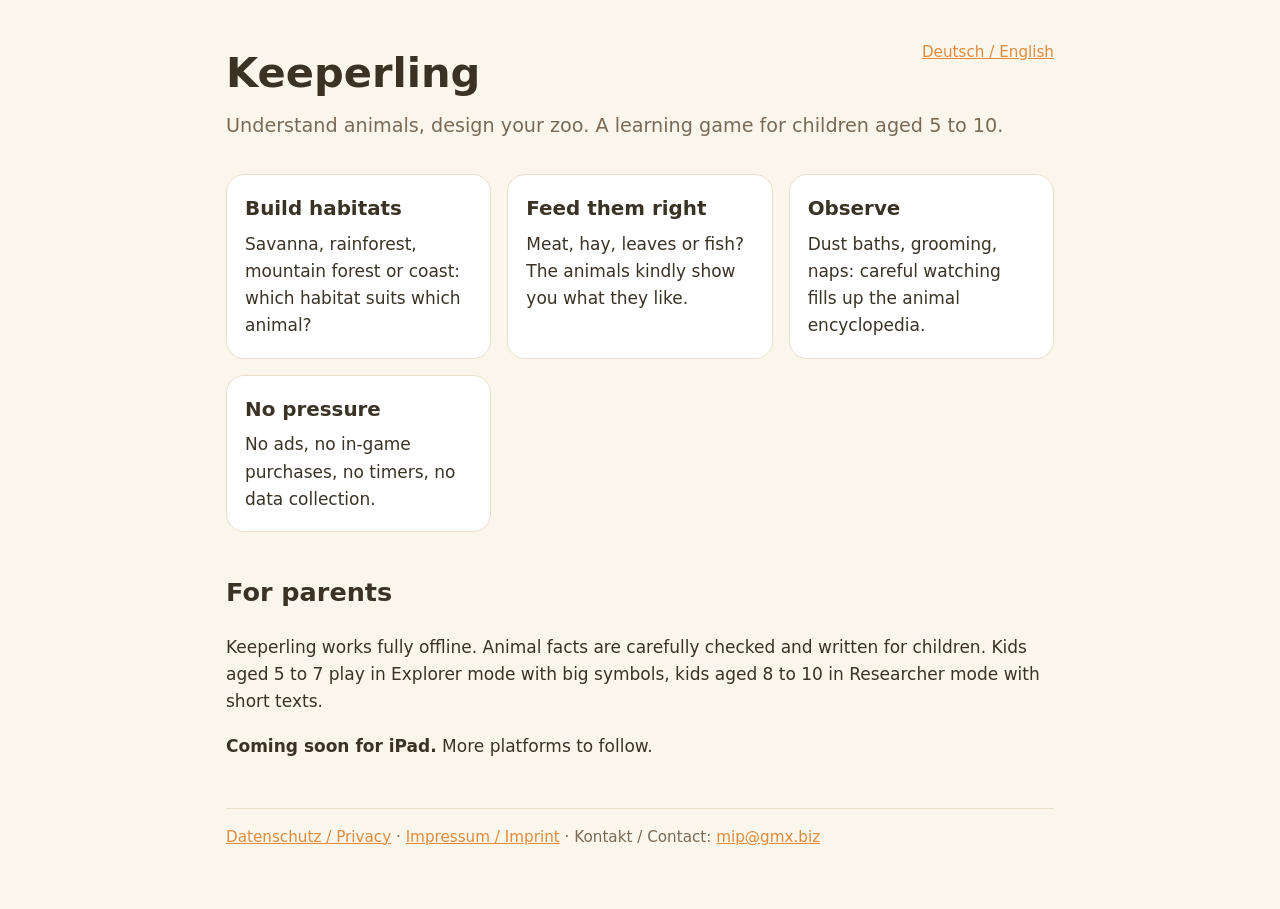
==== index.html @ fdaf38e3 "Keeperling Website: Startseite, Datenschutz, Impressum" ====
<!doctype html>
<html lang="de">
<head>
<meta charset="utf-8">
<meta name="viewport" content="width=device-width, initial-scale=1">
<title>Keeperling – Tiere verstehen, Zoo gestalten</title>
<meta name="description" content="Keeperling ist ein werbefreies Lernspiel für Kinder von 5 bis 10 Jahren: Gehege bauen, Tiere richtig füttern und ihr Verhalten beobachten.">
<style>
:root{--bg:#fbf6ec;--fg:#3b3226;--muted:#7a6a55;--accent:#e08a3c;--card:#fff;--line:#eadfcc}
@media (prefers-color-scheme:dark){:root{--bg:#1f1b16;--fg:#f3ead9;--muted:#bfae93;--accent:#f0a35e;--card:#2a251e;--line:#3d352b}}
*{box-sizing:border-box}body{margin:0;background:var(--bg);color:var(--fg);font:17px/1.6 system-ui,-apple-system,"Segoe UI",sans-serif}
main{max-width:860px;margin:0 auto;padding:40px 16px 60px}
header h1{font-size:2.6rem;margin:0}header p{font-size:1.2rem;color:var(--muted);margin:.3rem 0 0}
.lang{float:right;font-size:.95rem}.lang a{color:var(--accent)}
.grid{display:grid;grid-template-columns:repeat(auto-fit,minmax(220px,1fr));gap:16px;margin:32px 0}
.card{background:var(--card);border:1px solid var(--line);border-radius:18px;padding:18px}
.card h3{margin:0 0 6px}h2{margin-top:40px}
footer{border-top:1px solid var(--line);margin-top:48px;padding-top:16px;color:var(--muted);font-size:.95rem}
a{color:var(--accent)}
[lang=en]{display:none}body.en [lang=de]{display:none}body.en [lang=en]{display:block}
</style>
</head>
<body>
<main>
<span class="lang"><a href="#" onclick="document.body.classList.toggle('en');return false">Deutsch / English</a></span>
<header>
<h1>Keeperling</h1>
<p lang="de">Tiere verstehen, Zoo gestalten. Ein Lernspiel für Kinder von 5 bis 10 Jahren.</p>
<p lang="en">Understand animals, design your zoo. A learning game for children aged 5 to 10.</p>
</header>

<div lang="de">
<div class="grid">
<div class="card"><h3>Gehege bauen</h3>Savanne, Regenwald, Bergwald oder Küste: Welcher Lebensraum passt zu welchem Tier?</div>
<div class="card"><h3>Richtig füttern</h3>Fleisch, Heu, Laub oder Fisch? Die Tiere zeigen freundlich, was ihnen schmeckt.</div>
<div class="card"><h3>Beobachten</h3>Staubbad, Fellpflege, Mittagsschlaf: Wer genau hinschaut, füllt das Tierlexikon.</div>
<div class="card"><h3>Ohne Druck</h3>Keine Werbung, keine Käufe im Spiel, kein Zeitdruck, keine Datensammlung.</div>
</div>
<h2>Für Eltern</h2>
<p>Keeperling funktioniert komplett offline. Die Tierfakten sind sorgfältig geprüft und kindgerecht formuliert. Für Kinder von 5 bis 7 gibt es einen Entdecker-Modus mit großen Symbolen, für 8 bis 10 einen Forscher-Modus mit Lesetexten.</p>
<p><strong>Bald für iPad.</strong> Weitere Plattformen folgen.</p>
</div>

<div lang="en">
<div class="grid">
<div class="card"><h3>Build habitats</h3>Savanna, rainforest, mountain forest or coast: which habitat suits which animal?</div>
<div class="card"><h3>Feed them right</h3>Meat, hay, leaves or fish? The animals kindly show you what they like.</div>
<div class="card"><h3>Observe</h3>Dust baths, grooming, naps: careful watching fills up the animal encyclopedia.</div>
<div class="card"><h3>No pressure</h3>No ads, no in-game purchases, no timers, no data collection.</div>
</div>
<h2>For parents</h2>
<p>Keeperling works fully offline. Animal facts are carefully checked and written for children. Kids aged 5 to 7 play in Explorer mode with big symbols, kids aged 8 to 10 in Researcher mode with short texts.</p>
<p><strong>Coming soon for iPad.</strong> More platforms to follow.</p>
</div>

<footer>
<a href="privacy.html">Datenschutz / Privacy</a> · <a href="imprint.html">Impressum / Imprint</a> · Kontakt / Contact: <a href="mailto:mip@gmx.biz">mip@gmx.biz</a>
</footer>
</main>
<script>if(!navigator.language.toLowerCase().startsWith('de'))document.body.classList.add('en')</script>
</body>
</html>
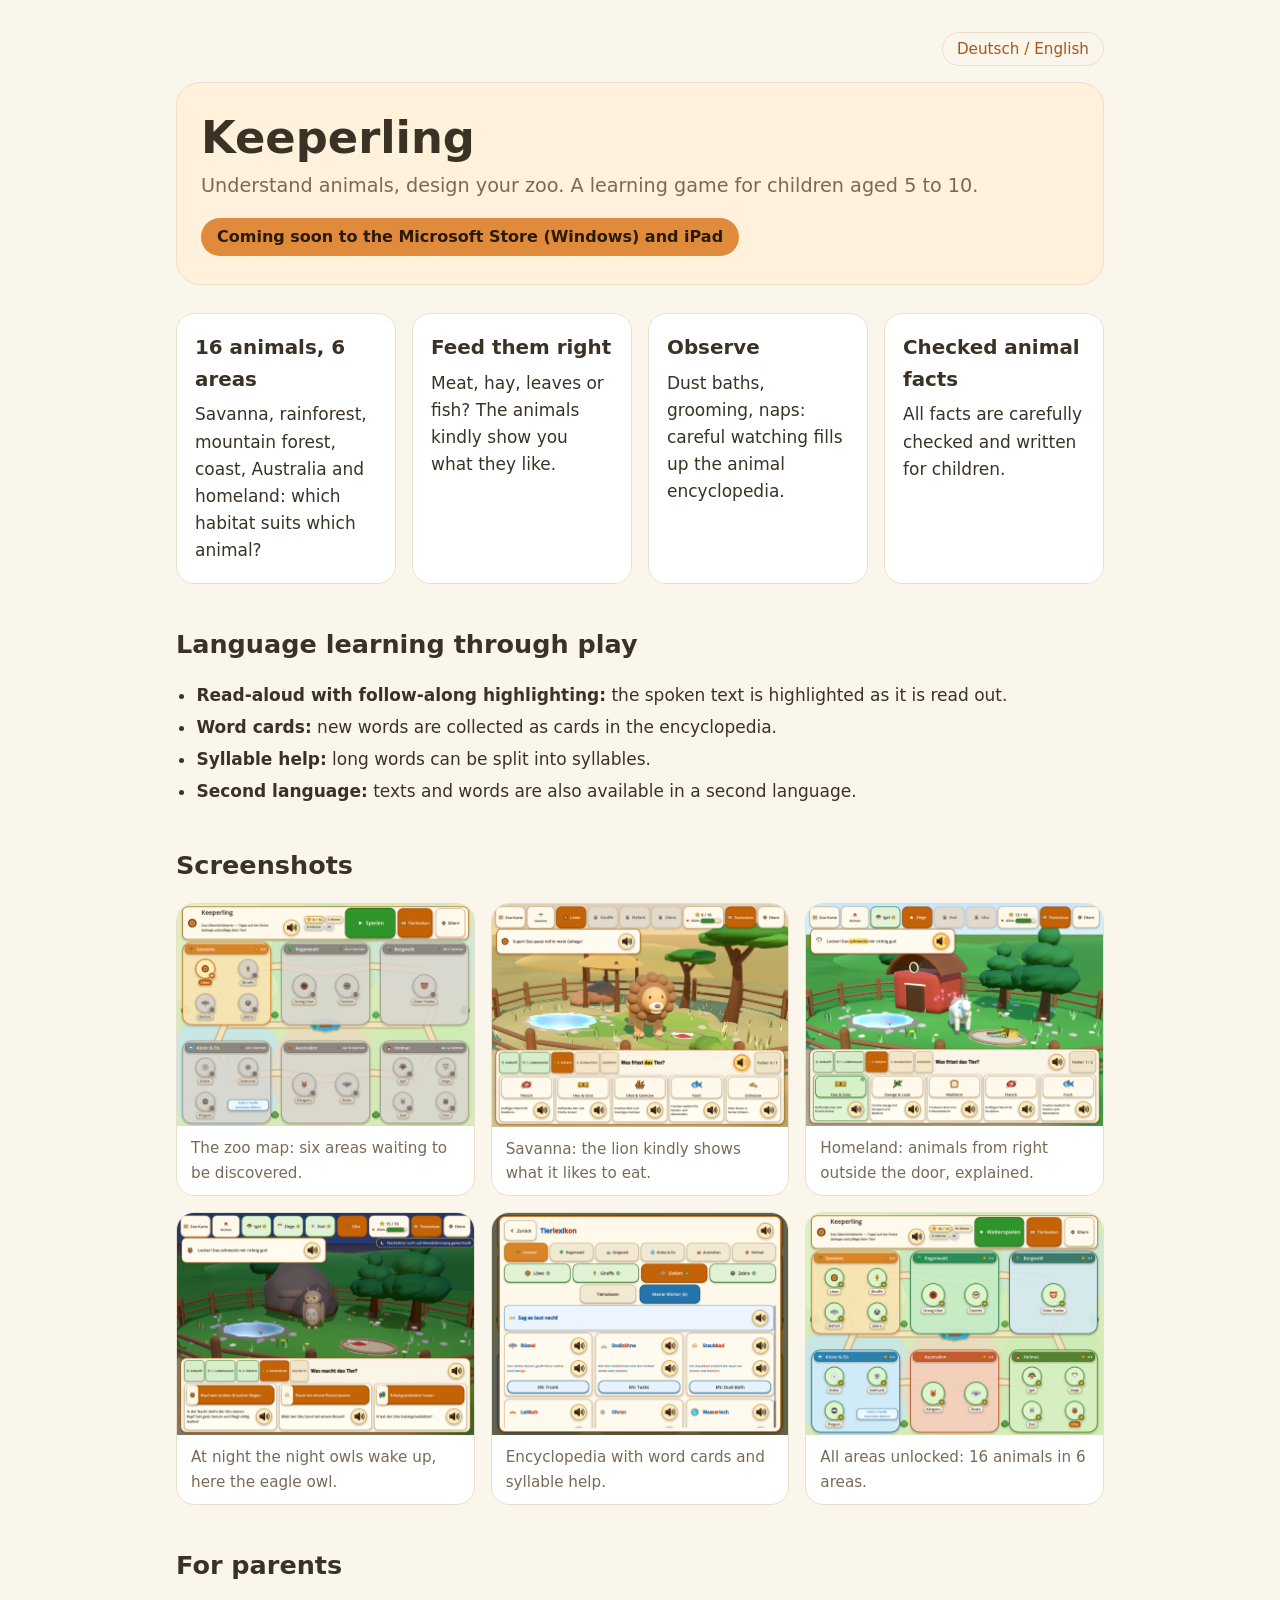
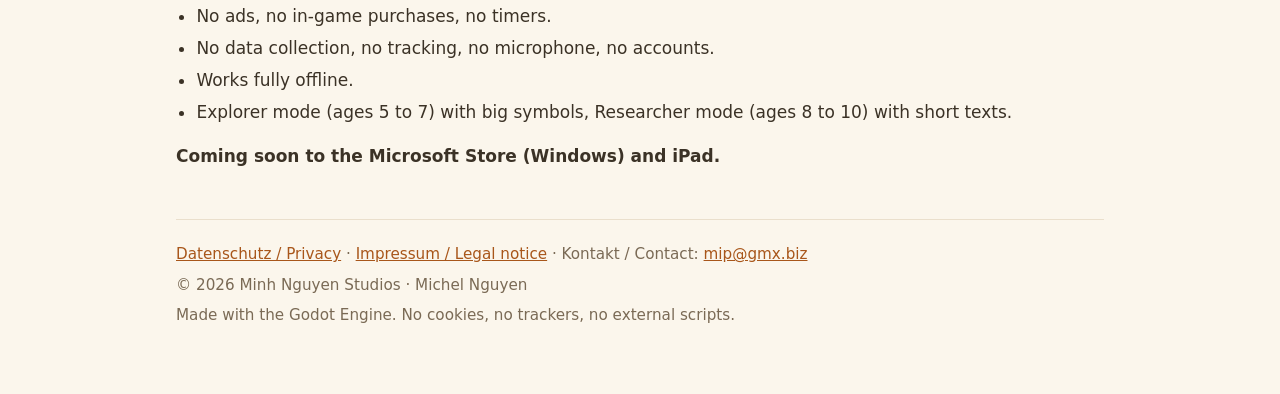
==== commit 203256e6: "Website: Screenshot-Galerie, Sprachförderung, Datenschutz und Impressum an Studio-Seiten angepasst" ====
--- a/index.html
+++ b/index.html
@@ -3,60 +3,92 @@
 <head>
 <meta charset="utf-8">
 <meta name="viewport" content="width=device-width, initial-scale=1">
+<meta name="color-scheme" content="light dark">
 <title>Keeperling – Tiere verstehen, Zoo gestalten</title>
-<meta name="description" content="Keeperling ist ein werbefreies Lernspiel für Kinder von 5 bis 10 Jahren: Gehege bauen, Tiere richtig füttern und ihr Verhalten beobachten.">
-<style>
-:root{--bg:#fbf6ec;--fg:#3b3226;--muted:#7a6a55;--accent:#e08a3c;--card:#fff;--line:#eadfcc}
-@media (prefers-color-scheme:dark){:root{--bg:#1f1b16;--fg:#f3ead9;--muted:#bfae93;--accent:#f0a35e;--card:#2a251e;--line:#3d352b}}
-*{box-sizing:border-box}body{margin:0;background:var(--bg);color:var(--fg);font:17px/1.6 system-ui,-apple-system,"Segoe UI",sans-serif}
-main{max-width:860px;margin:0 auto;padding:40px 16px 60px}
-header h1{font-size:2.6rem;margin:0}header p{font-size:1.2rem;color:var(--muted);margin:.3rem 0 0}
-.lang{float:right;font-size:.95rem}.lang a{color:var(--accent)}
-.grid{display:grid;grid-template-columns:repeat(auto-fit,minmax(220px,1fr));gap:16px;margin:32px 0}
-.card{background:var(--card);border:1px solid var(--line);border-radius:18px;padding:18px}
-.card h3{margin:0 0 6px}h2{margin-top:40px}
-footer{border-top:1px solid var(--line);margin-top:48px;padding-top:16px;color:var(--muted);font-size:.95rem}
-a{color:var(--accent)}
-[lang=en]{display:none}body.en [lang=de]{display:none}body.en [lang=en]{display:block}
-</style>
+<meta name="description" content="Keeperling ist ein werbefreies Lernspiel für Kinder von 5 bis 10 Jahren: 16 Tiere in 6 Gebieten, Sprachförderung, geprüfte Tierfakten, komplett offline.">
+<link rel="stylesheet" href="style.css">
 </head>
 <body>
 <main>
-<span class="lang"><a href="#" onclick="document.body.classList.toggle('en');return false">Deutsch / English</a></span>
-<header>
+<div class="top"><button class="langbtn" type="button" onclick="document.body.classList.toggle('en');document.documentElement.lang=document.body.classList.contains('en')?'en':'de'">Deutsch / English</button></div>
+<header class="hero">
 <h1>Keeperling</h1>
 <p lang="de">Tiere verstehen, Zoo gestalten. Ein Lernspiel für Kinder von 5 bis 10 Jahren.</p>
 <p lang="en">Understand animals, design your zoo. A learning game for children aged 5 to 10.</p>
+<div lang="de"><span class="soon">Bald im Microsoft Store (Windows) und für iPad</span></div>
+<div lang="en"><span class="soon">Coming soon to the Microsoft Store (Windows) and iPad</span></div>
 </header>
-
 <div lang="de">
 <div class="grid">
-<div class="card"><h3>Gehege bauen</h3>Savanne, Regenwald, Bergwald oder Küste: Welcher Lebensraum passt zu welchem Tier?</div>
+<div class="card"><h3>16 Tiere, 6 Gebiete</h3>Savanne, Regenwald, Bergwald, Küste, Australien und Heimat: Welcher Lebensraum passt zu welchem Tier?</div>
 <div class="card"><h3>Richtig füttern</h3>Fleisch, Heu, Laub oder Fisch? Die Tiere zeigen freundlich, was ihnen schmeckt.</div>
 <div class="card"><h3>Beobachten</h3>Staubbad, Fellpflege, Mittagsschlaf: Wer genau hinschaut, füllt das Tierlexikon.</div>
-<div class="card"><h3>Ohne Druck</h3>Keine Werbung, keine Käufe im Spiel, kein Zeitdruck, keine Datensammlung.</div>
+<div class="card"><h3>Geprüfte Tierfakten</h3>Alle Fakten sind sorgfältig geprüft und kindgerecht formuliert.</div>
 </div>
+<h2>Spielend Sprache fördern</h2>
+<ul class="checks">
+<li><strong>Vorlesen mit Mitlese-Markierung:</strong> Beim Vorlesen wird der gesprochene Text mitmarkiert.</li>
+<li><strong>Wortkarten:</strong> Neue Wörter werden im Lexikon als Karten gesammelt.</li>
+<li><strong>Silbenhilfe:</strong> Lange Wörter lassen sich in Silben aufteilen.</li>
+<li><strong>Zweitsprache:</strong> Texte und Wörter gibt es auch in einer zweiten Sprache.</li>
+</ul>
+<h2>Einblicke</h2>
+<ul class="gallery">
+<li><figure><a href="img/02_zoo_map_start.png"><img src="img/02_zoo_map_start.png" width="1200" height="899" alt="Zoo-Karte zu Beginn des Spiels" loading="lazy"></a><figcaption>Die Zoo-Karte: sechs Gebiete warten darauf, entdeckt zu werden.</figcaption></figure></li>
+<li><figure><a href="img/03b_savanna_lion_feed.png"><img src="img/03b_savanna_lion_feed.png" width="1200" height="899" alt="Löwe in der Savanne beim Füttern" loading="lazy"></a><figcaption>Savanne: Der Löwe zeigt freundlich, was ihm schmeckt.</figcaption></figure></li>
+<li><figure><a href="img/12b_homeland_goat_feed.png"><img src="img/12b_homeland_goat_feed.png" width="1200" height="899" alt="Ziege im Heimat-Gebiet beim Füttern" loading="lazy"></a><figcaption>Heimat: Auch Tiere vor der Haustür werden verständlich.</figcaption></figure></li>
+<li><figure><a href="img/13_homeland_eagle_owl_night.png"><img src="img/13_homeland_eagle_owl_night.png" width="1200" height="899" alt="Uhu bei Nacht im Heimat-Gebiet" loading="lazy"></a><figcaption>Nachts erwachen die Nachtschwärmer, hier der Uhu.</figcaption></figure></li>
+<li><figure><a href="img/16_lexicon_words_syllables.png"><img src="img/16_lexicon_words_syllables.png" width="1200" height="899" alt="Lexikon mit Wortkarten und Silben" loading="lazy"></a><figcaption>Lexikon mit Wortkarten und Silbenhilfe.</figcaption></figure></li>
+<li><figure><a href="img/14_zoo_map_all_unlocked.png"><img src="img/14_zoo_map_all_unlocked.png" width="1200" height="899" alt="Zoo-Karte mit allen freigeschalteten Gebieten" loading="lazy"></a><figcaption>Alle Gebiete freigeschaltet: 16 Tiere in 6 Gebieten.</figcaption></figure></li>
+</ul>
 <h2>Für Eltern</h2>
-<p>Keeperling funktioniert komplett offline. Die Tierfakten sind sorgfältig geprüft und kindgerecht formuliert. Für Kinder von 5 bis 7 gibt es einen Entdecker-Modus mit großen Symbolen, für 8 bis 10 einen Forscher-Modus mit Lesetexten.</p>
-<p><strong>Bald für iPad.</strong> Weitere Plattformen folgen.</p>
+<ul class="checks">
+<li>Keine Werbung, keine Käufe im Spiel, kein Zeitdruck.</li>
+<li>Keine Datensammlung, kein Tracking, kein Mikrofon, keine Konten.</li>
+<li>Funktioniert komplett offline.</li>
+<li>Entdecker-Modus (5 bis 7) mit großen Symbolen, Forscher-Modus (8 bis 10) mit kurzen Lesetexten.</li>
+</ul>
+<p><strong>Bald im Microsoft Store (Windows) und für iPad.</strong></p>
 </div>
-
 <div lang="en">
 <div class="grid">
-<div class="card"><h3>Build habitats</h3>Savanna, rainforest, mountain forest or coast: which habitat suits which animal?</div>
+<div class="card"><h3>16 animals, 6 areas</h3>Savanna, rainforest, mountain forest, coast, Australia and homeland: which habitat suits which animal?</div>
 <div class="card"><h3>Feed them right</h3>Meat, hay, leaves or fish? The animals kindly show you what they like.</div>
 <div class="card"><h3>Observe</h3>Dust baths, grooming, naps: careful watching fills up the animal encyclopedia.</div>
-<div class="card"><h3>No pressure</h3>No ads, no in-game purchases, no timers, no data collection.</div>
+<div class="card"><h3>Checked animal facts</h3>All facts are carefully checked and written for children.</div>
 </div>
+<h2>Language learning through play</h2>
+<ul class="checks">
+<li><strong>Read-aloud with follow-along highlighting:</strong> the spoken text is highlighted as it is read out.</li>
+<li><strong>Word cards:</strong> new words are collected as cards in the encyclopedia.</li>
+<li><strong>Syllable help:</strong> long words can be split into syllables.</li>
+<li><strong>Second language:</strong> texts and words are also available in a second language.</li>
+</ul>
+<h2>Screenshots</h2>
+<ul class="gallery">
+<li><figure><a href="img/02_zoo_map_start.png"><img src="img/02_zoo_map_start.png" width="1200" height="899" alt="Zoo map at the start of the game" loading="lazy"></a><figcaption>The zoo map: six areas waiting to be discovered.</figcaption></figure></li>
+<li><figure><a href="img/03b_savanna_lion_feed.png"><img src="img/03b_savanna_lion_feed.png" width="1200" height="899" alt="Lion in the savanna being fed" loading="lazy"></a><figcaption>Savanna: the lion kindly shows what it likes to eat.</figcaption></figure></li>
+<li><figure><a href="img/12b_homeland_goat_feed.png"><img src="img/12b_homeland_goat_feed.png" width="1200" height="899" alt="Goat in the homeland area being fed" loading="lazy"></a><figcaption>Homeland: animals from right outside the door, explained.</figcaption></figure></li>
+<li><figure><a href="img/13_homeland_eagle_owl_night.png"><img src="img/13_homeland_eagle_owl_night.png" width="1200" height="899" alt="Eagle owl at night in the homeland area" loading="lazy"></a><figcaption>At night the night owls wake up, here the eagle owl.</figcaption></figure></li>
+<li><figure><a href="img/16_lexicon_words_syllables.png"><img src="img/16_lexicon_words_syllables.png" width="1200" height="899" alt="Encyclopedia with word cards and syllables" loading="lazy"></a><figcaption>Encyclopedia with word cards and syllable help.</figcaption></figure></li>
+<li><figure><a href="img/14_zoo_map_all_unlocked.png"><img src="img/14_zoo_map_all_unlocked.png" width="1200" height="899" alt="Zoo map with all areas unlocked" loading="lazy"></a><figcaption>All areas unlocked: 16 animals in 6 areas.</figcaption></figure></li>
+</ul>
 <h2>For parents</h2>
-<p>Keeperling works fully offline. Animal facts are carefully checked and written for children. Kids aged 5 to 7 play in Explorer mode with big symbols, kids aged 8 to 10 in Researcher mode with short texts.</p>
-<p><strong>Coming soon for iPad.</strong> More platforms to follow.</p>
+<ul class="checks">
+<li>No ads, no in-game purchases, no timers.</li>
+<li>No data collection, no tracking, no microphone, no accounts.</li>
+<li>Works fully offline.</li>
+<li>Explorer mode (ages 5 to 7) with big symbols, Researcher mode (ages 8 to 10) with short texts.</li>
+</ul>
+<p><strong>Coming soon to the Microsoft Store (Windows) and iPad.</strong></p>
 </div>
-
 <footer>
-<a href="privacy.html">Datenschutz / Privacy</a> · <a href="imprint.html">Impressum / Imprint</a> · Kontakt / Contact: <a href="mailto:mip@gmx.biz">mip@gmx.biz</a>
+<p><a href="privacy.html">Datenschutz / Privacy</a> · <a href="imprint.html">Impressum / Legal notice</a> · Kontakt / Contact: <a href="mailto:mip@gmx.biz">mip@gmx.biz</a></p>
+<p>© 2026 Minh Nguyen Studios · Michel Nguyen</p>
+<p lang="de">Erstellt mit der Godot Engine. Keine Cookies, keine Tracker, keine externen Skripte.</p>
+<p lang="en">Made with the Godot Engine. No cookies, no trackers, no external scripts.</p>
 </footer>
 </main>
-<script>if(!navigator.language.toLowerCase().startsWith('de'))document.body.classList.add('en')</script>
+<script>if(!navigator.language.toLowerCase().startsWith('de')){document.body.classList.add('en');document.documentElement.lang='en'}</script>
 </body>
 </html>
--- a/style.css
+++ b/style.css
@@ -0,0 +1,28 @@
+:root{--bg:#fbf6ec;--fg:#3b3226;--muted:#7a6a55;--accent:#e08a3c;--link:#a8561a;--card:#fff;--line:#eadfcc;--hero:#fff1dc}
+@media (prefers-color-scheme:dark){:root{--bg:#1f1b16;--fg:#f3ead9;--muted:#bfae93;--accent:#f0a35e;--link:#f0a35e;--card:#2a251e;--line:#3d352b;--hero:#2e261b}}
+*{box-sizing:border-box}
+body{margin:0;background:var(--bg);color:var(--fg);font:17px/1.6 system-ui,-apple-system,"Segoe UI",sans-serif}
+main{max-width:960px;margin:0 auto;padding:32px 16px 60px}
+main.doc{max-width:760px;padding-top:40px}
+a{color:var(--link)}
+img{max-width:100%;height:auto}
+h1{line-height:1.2}h2{margin-top:44px;line-height:1.3}
+.top{display:flex;justify-content:flex-end;font-size:.95rem}
+.top a,.langbtn{color:var(--link);background:none;border:1px solid var(--line);border-radius:999px;padding:4px 14px;font:inherit;cursor:pointer;text-decoration:none}
+.hero{background:var(--hero);border:1px solid var(--line);border-radius:24px;padding:28px 24px;margin:16px 0 8px}
+.hero h1{font-size:2.8rem;margin:0}
+.hero p{font-size:1.2rem;color:var(--muted);margin:.4rem 0 0}
+.soon{display:inline-block;margin-top:16px;padding:6px 16px;border-radius:999px;background:var(--accent);color:#2a1a08;font-weight:600;font-size:1rem}
+.grid{display:grid;grid-template-columns:repeat(auto-fit,minmax(210px,1fr));gap:16px;margin:28px 0}
+.card{background:var(--card);border:1px solid var(--line);border-radius:18px;padding:18px}
+.card h3{margin:0 0 6px}
+.gallery{display:grid;grid-template-columns:repeat(auto-fill,minmax(280px,1fr));gap:16px;margin:20px 0;padding:0;list-style:none}
+.gallery figure{margin:0;background:var(--card);border:1px solid var(--line);border-radius:18px;overflow:hidden}
+.gallery img{display:block;width:100%;aspect-ratio:1200/899;object-fit:cover}
+.gallery figcaption{padding:10px 14px;font-size:.95rem;color:var(--muted)}
+.checks{padding-left:1.2em}.checks li{margin:.3rem 0}
+footer{border-top:1px solid var(--line);margin-top:48px;padding-top:16px;color:var(--muted);font-size:.95rem}
+footer p{margin:.4rem 0}
+.docnav{margin:0 0 8px}
+[lang=en]:not(html){display:none}body.en [lang=de]:not(html){display:none}body.en [lang=en]:not(html){display:block}
+body.en span[lang=en],body.en a[lang=en]{display:inline}
